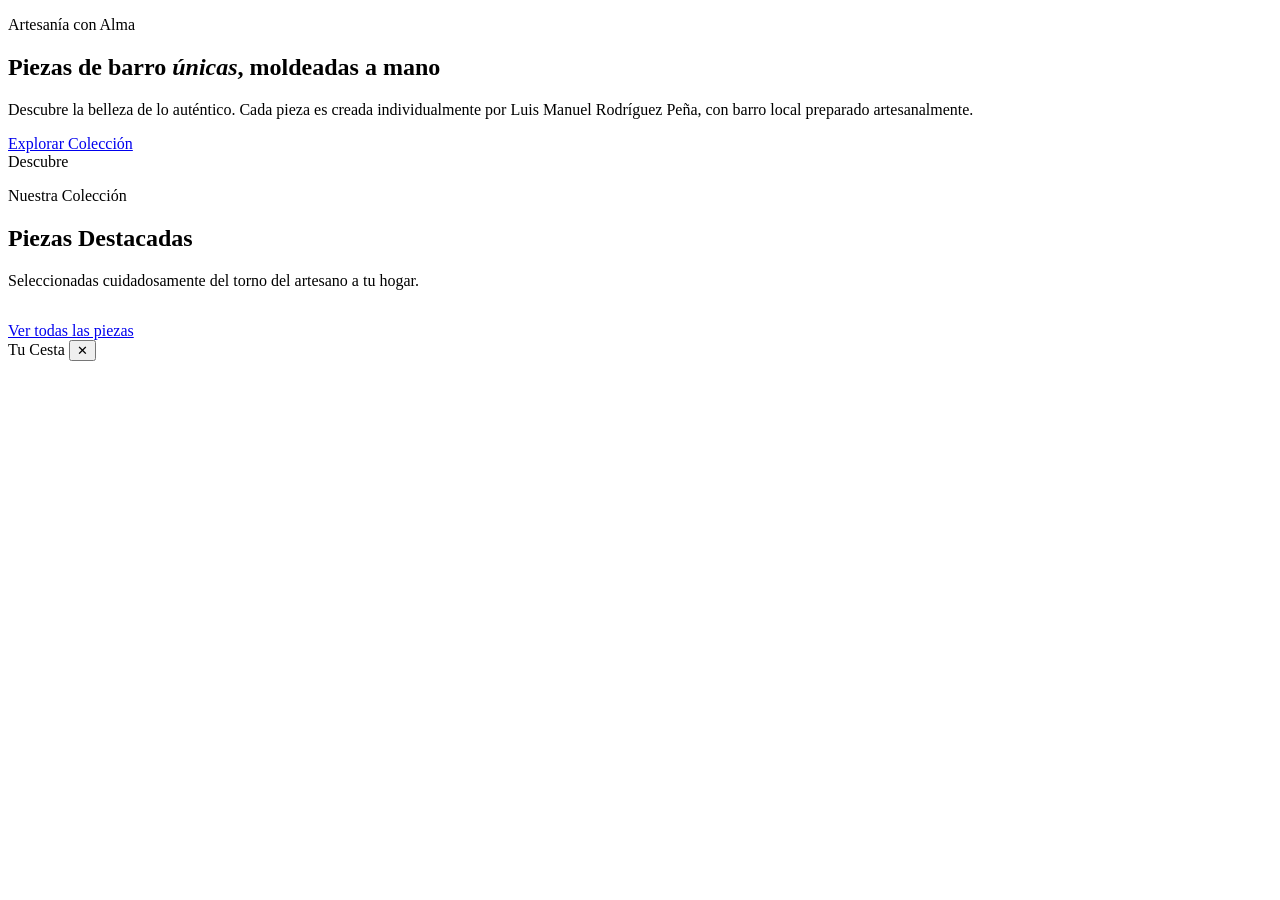
==== index.html @ cfde0ecc "Add files via upload" ====
<!DOCTYPE html>
<html lang="es" data-theme="dark">
<head>
    <meta charset="UTF-8">
    <meta name="viewport" content="width=device-width, initial-scale=1.0">
    <title>El Rincón Artesanal — Inicio</title>
    <meta name="description" content="Piezas únicas de barro artesanal hechas a mano por Luis Manuel Rodríguez Peña.">
    <link rel="icon" type="image/png" href="icons/icon.png">
    <link rel="stylesheet" href="styles/styles.css">
</head>
<body>
    <div id="header"></div>

    <main>
        <section class="hero" id="inicio">
            <div class="hero__bg-pattern"></div>
            <div class="hero__content container">
                <p class="hero__overline">Artesanía con Alma</p>
                <h1 class="hero__title">Piezas de barro <em>únicas</em>, moldeadas a mano</h1>
                <p class="hero__subtitle">Descubre la belleza de lo auténtico. Cada pieza es creada individualmente por Luis Manuel Rodríguez Peña, con barro local preparado artesanalmente.</p>
                <a href="productos.html" class="btn btn--primary">Explorar Colección</a>
            </div>
            <div class="hero__scroll-indicator" aria-hidden="true">
                <span>Descubre</span>
                <div class="hero__scroll-line"></div>
            </div>
        </section>

        <section class="section section--alt" id="productos">
            <div class="container">
                <div class="section__header">
                    <p class="section__overline">Nuestra Colección</p>
                    <h2 class="section__title">Piezas Destacadas</h2>
                    <p class="section__subtitle">Seleccionadas cuidadosamente del torno del artesano a tu hogar.</p>
                </div>
                <div class="products-grid" id="productsGrid"></div>
                <div class="text-center" style="margin-top:2rem;">
                    <a href="productos.html" class="btn btn--outline">Ver todas las piezas</a>
                </div>
            </div>
        </section>
    </main>

    <div id="footer"></div>
    <div class="cart-overlay" id="cartOverlay"></div>
    <aside class="cart-sidebar" id="cartSidebar" aria-label="Carrito de compras">
        <div class="cart-sidebar__header">
            <span>Tu Cesta</span>
            <button class="cart-sidebar__close" id="cartClose" aria-label="Cerrar carrito">✕</button>
        </div>
        <div class="cart-sidebar__items" id="cartItems"></div>
        <div class="cart-sidebar__footer" id="cartFooter" style="display:none;">
            <div class="cart-sidebar__total"><span>Total</span><span id="cartTotal">€0,00</span></div>
            <button class="cart-sidebar__checkout" id="cartCheckout">Finalizar Pedido</button>
        </div>
    </aside>
    <div class="toast-container" id="toastContainer"></div>

    <script src="js/javascript.js" defer></script>
    <script>
        document.addEventListener('DOMContentLoaded', () => {
            if (typeof initIndexPage === 'function') initIndexPage();
        });
    </script>
</body>
</html>
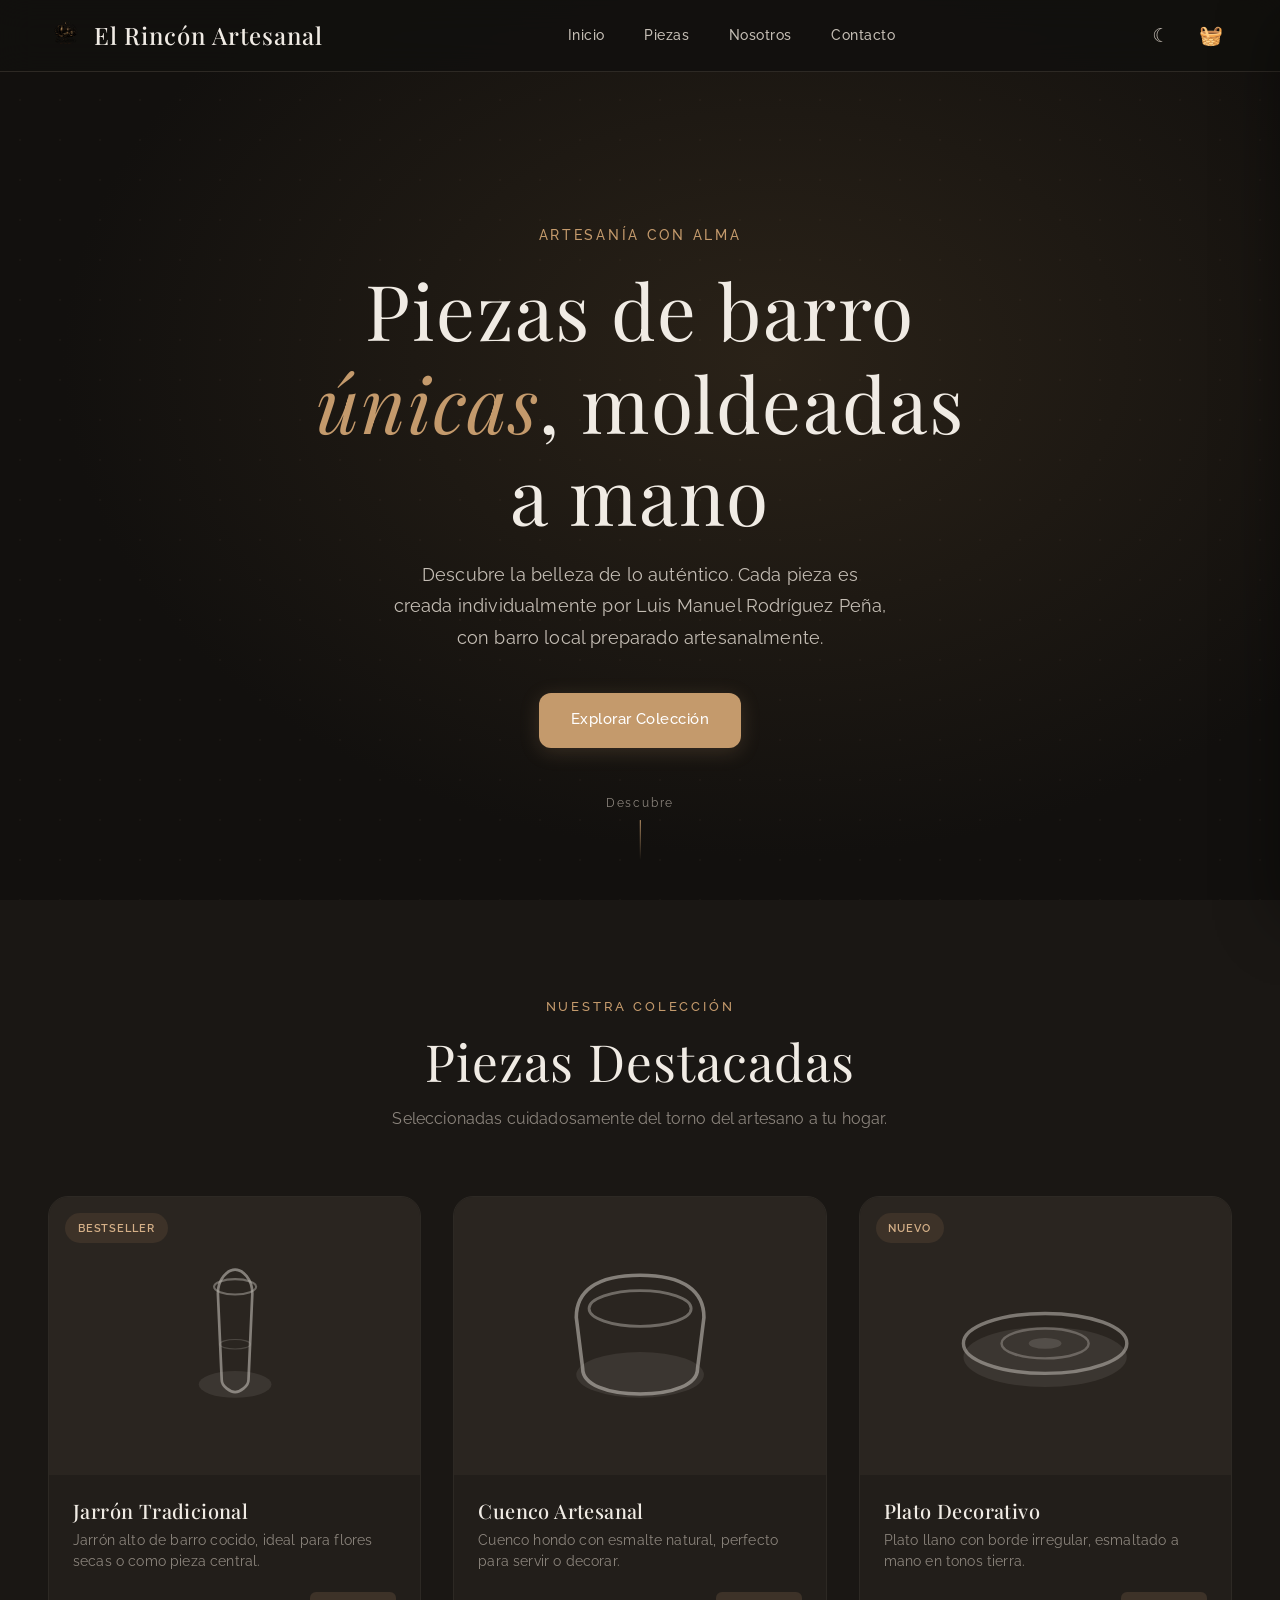
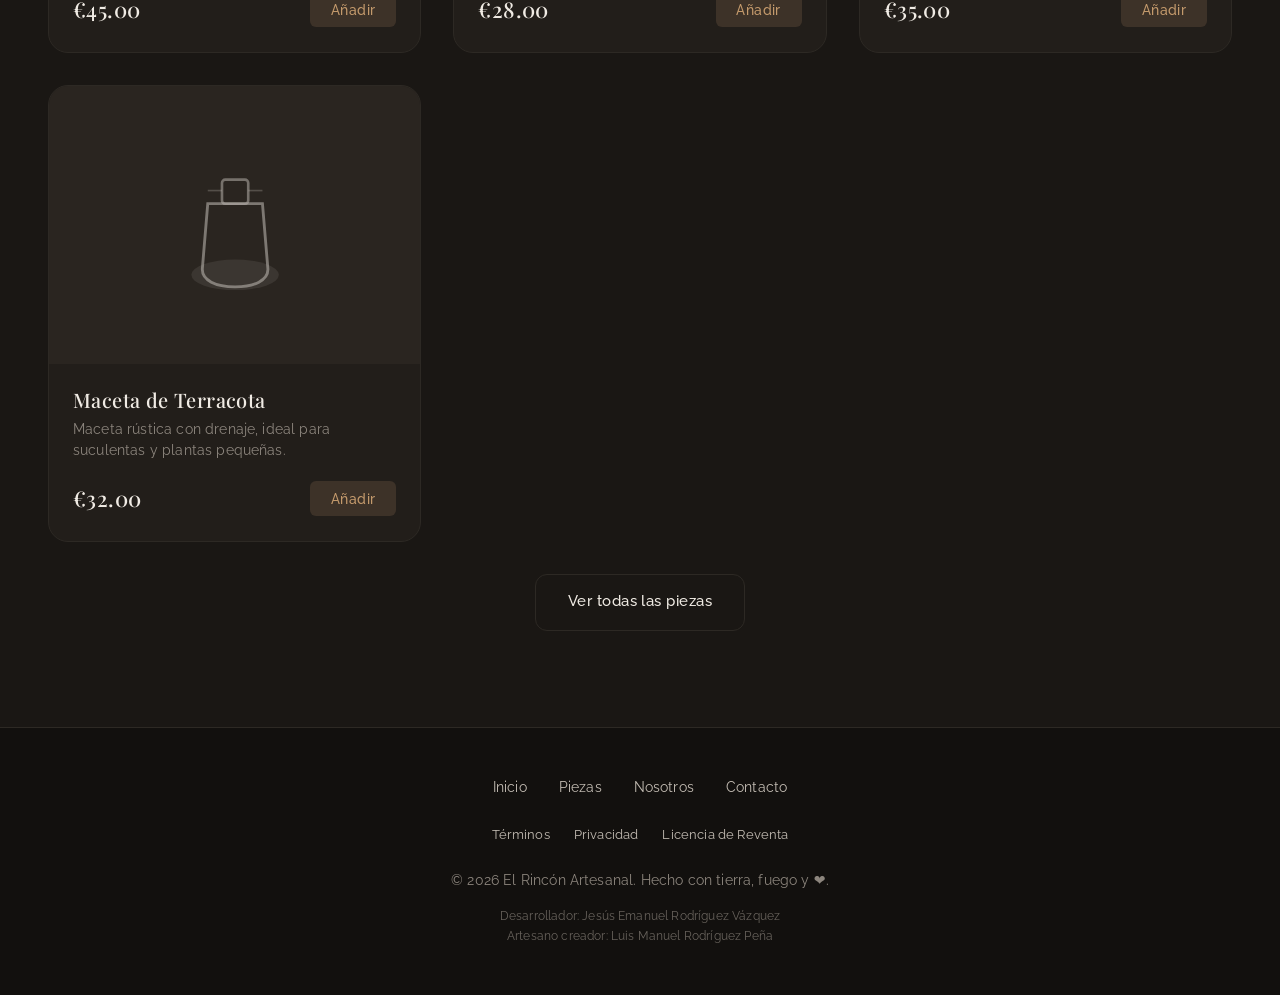
==== commit 3c249c4e: "Update index.html" ====
--- a/index.html
+++ b/index.html
@@ -1,66 +1 @@
-<!DOCTYPE html>
-<html lang="es" data-theme="dark">
-<head>
-    <meta charset="UTF-8">
-    <meta name="viewport" content="width=device-width, initial-scale=1.0">
-    <title>El Rincón Artesanal — Inicio</title>
-    <meta name="description" content="Piezas únicas de barro artesanal hechas a mano por Luis Manuel Rodríguez Peña.">
-    <link rel="icon" type="image/png" href="icons/icon.png">
-    <link rel="stylesheet" href="styles/styles.css">
-</head>
-<body>
-    <div id="header"></div>
-
-    <main>
-        <section class="hero" id="inicio">
-            <div class="hero__bg-pattern"></div>
-            <div class="hero__content container">
-                <p class="hero__overline">Artesanía con Alma</p>
-                <h1 class="hero__title">Piezas de barro <em>únicas</em>, moldeadas a mano</h1>
-                <p class="hero__subtitle">Descubre la belleza de lo auténtico. Cada pieza es creada individualmente por Luis Manuel Rodríguez Peña, con barro local preparado artesanalmente.</p>
-                <a href="productos.html" class="btn btn--primary">Explorar Colección</a>
-            </div>
-            <div class="hero__scroll-indicator" aria-hidden="true">
-                <span>Descubre</span>
-                <div class="hero__scroll-line"></div>
-            </div>
-        </section>
-
-        <section class="section section--alt" id="productos">
-            <div class="container">
-                <div class="section__header">
-                    <p class="section__overline">Nuestra Colección</p>
-                    <h2 class="section__title">Piezas Destacadas</h2>
-                    <p class="section__subtitle">Seleccionadas cuidadosamente del torno del artesano a tu hogar.</p>
-                </div>
-                <div class="products-grid" id="productsGrid"></div>
-                <div class="text-center" style="margin-top:2rem;">
-                    <a href="productos.html" class="btn btn--outline">Ver todas las piezas</a>
-                </div>
-            </div>
-        </section>
-    </main>
-
-    <div id="footer"></div>
-    <div class="cart-overlay" id="cartOverlay"></div>
-    <aside class="cart-sidebar" id="cartSidebar" aria-label="Carrito de compras">
-        <div class="cart-sidebar__header">
-            <span>Tu Cesta</span>
-            <button class="cart-sidebar__close" id="cartClose" aria-label="Cerrar carrito">✕</button>
-        </div>
-        <div class="cart-sidebar__items" id="cartItems"></div>
-        <div class="cart-sidebar__footer" id="cartFooter" style="display:none;">
-            <div class="cart-sidebar__total"><span>Total</span><span id="cartTotal">€0,00</span></div>
-            <button class="cart-sidebar__checkout" id="cartCheckout">Finalizar Pedido</button>
-        </div>
-    </aside>
-    <div class="toast-container" id="toastContainer"></div>
-
-    <script src="js/javascript.js" defer></script>
-    <script>
-        document.addEventListener('DOMContentLoaded', () => {
-            if (typeof initIndexPage === 'function') initIndexPage();
-        });
-    </script>
-</body>
-</html>
+<!DOCTYPE html> <html lang=es data-theme=dark> <head> <meta charset=UTF-8> <meta name=viewport content="width=device-width, initial-scale=1.0"> <title>El Rincón Artesanal — Inicio</title> <meta name=description content="Piezas únicas de barro artesanal hechas a mano por Luis Manuel Rodríguez Peña."> <link rel=icon type=image/png href=icons/icon.png> <link rel=stylesheet href=styles/styles.css> </head> <body> <div id=header></div> <main> <section class=hero id=inicio> <div class=hero__bg-pattern></div> <div class="hero__content container"> <p class=hero__overline>Artesanía con Alma</p> <h1 class=hero__title>Piezas de barro <em>únicas</em>, moldeadas a mano</h1> <p class=hero__subtitle>Descubre la belleza de lo auténtico. Cada pieza es creada individualmente por Luis Manuel Rodríguez Peña, con barro local preparado artesanalmente.</p> <a href=productos.html class="btn btn--primary">Explorar Colección</a> </div> <div class=hero__scroll-indicator aria-hidden=true> <span>Descubre</span> <div class=hero__scroll-line></div> </div> </section> <section class="section section--alt" id=productos> <div class=container> <div class=section__header> <p class=section__overline>Nuestra Colección</p> <h2 class=section__title>Piezas Destacadas</h2> <p class=section__subtitle>Seleccionadas cuidadosamente del torno del artesano a tu hogar.</p> </div> <div class=products-grid id=productsGrid></div> <div class=text-center style=margin-top:2rem> <a href=productos.html class="btn btn--outline">Ver todas las piezas</a> </div> </div> </section> </main> <div id=footer></div> <div class=cart-overlay id=cartOverlay></div> <aside class=cart-sidebar id=cartSidebar aria-label="Carrito de compras"> <div class=cart-sidebar__header> <span>Tu Cesta</span> <button class=cart-sidebar__close id=cartClose aria-label="Cerrar carrito">✕</button> </div> <div class=cart-sidebar__items id=cartItems></div> <div class=cart-sidebar__footer id=cartFooter style=display:none> <div class=cart-sidebar__total><span>Total</span><span id=cartTotal>€0,00</span></div> <button class=cart-sidebar__checkout id=cartCheckout>Finalizar Pedido</button> </div> </aside> <div class=toast-container id=toastContainer></div> <script src=js/javascript.js defer></script> </body> </html>
